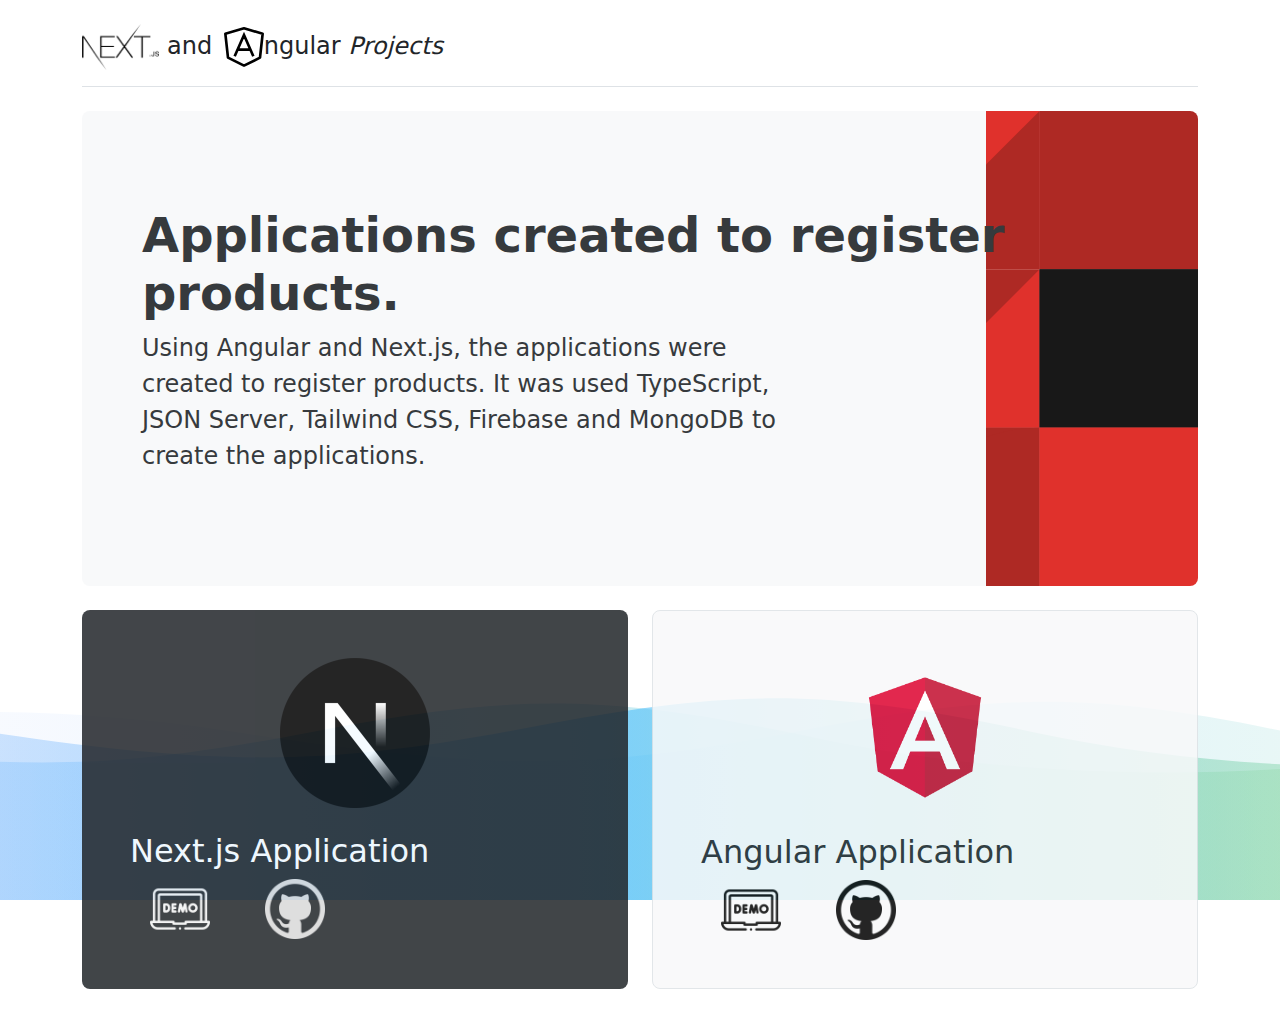
==== pages/angularNext/angularNext.html @ 535a15e1 "Updating homepage and adding next and angular project" ====
<!doctype html>
<html lang="en">

<head>
  <meta charset="utf-8">
  <meta name="viewport" content="width=device-width, initial-scale=1">
  <link rel="icon" type="image/x-icon" href="./assets/regProductsIcon.ico">
  <title>Products Registration</title>
  <link href="../common/css/bootstrap.min.css" rel="stylesheet">
  <link rel="stylesheet" href="./assets/css/angularNextMain.css">
</head>

<body>
  <main>

    <svg version="1.1" xmlns="http://www.w3.org/2000/svg" xmlns:xlink="http://www.w3.org/1999/xlink" x="0px" y="0px"
      width="100%" height="100%" viewBox="0 0 1600 900" preserveAspectRatio="xMidYMax slice">
      <defs>
        <linearGradient id="bg">
          <stop offset="0%" style="stop-color:rgba(130, 158, 249, 0.06)"></stop>
          <stop offset="50%" style="stop-color:rgba(76, 190, 255, 0.6)"></stop>
          <stop offset="100%" style="stop-color:rgba(115, 209, 72, 0.2)"></stop>
        </linearGradient>
        <path id="wave" fill="url(#bg)" d="M-363.852,502.589c0,0,236.988-41.997,505.475,0
      s371.981,38.998,575.971,0s293.985-39.278,505.474,5.859s493.475,48.368,716.963-4.995v560.106H-363.852V502.589z" />
      </defs>
      <g>
        <use xlink:href='#wave' opacity=".3">
          <animateTransform attributeName="transform" attributeType="XML" type="translate" dur="10s" calcMode="spline"
            values="270 230; -334 180; 270 230" keyTimes="0; .5; 1" keySplines="0.42, 0, 0.58, 1.0;0.42, 0, 0.58, 1.0"
            repeatCount="indefinite" />
        </use>
        <use xlink:href='#wave' opacity=".6">
          <animateTransform attributeName="transform" attributeType="XML" type="translate" dur="8s" calcMode="spline"
            values="-270 230;243 220;-270 230" keyTimes="0; .6; 1" keySplines="0.42, 0, 0.58, 1.0;0.42, 0, 0.58, 1.0"
            repeatCount="indefinite" />
        </use>
        <use xlink:href='#wave' opacty=".9">
          <animateTransform attributeName="transform" attributeType="XML" type="translate" dur="6s" calcMode="spline"
            values="0 230;-140 200;0 230" keyTimes="0; .4; 1" keySplines="0.42, 0, 0.58, 1.0;0.42, 0, 0.58, 1.0"
            repeatCount="indefinite" />
        </use>
      </g>
    </svg>

    <div class="container py-4">
      <header class="pb-3 mb-4 border-bottom">
        <a href="/" class="d-flex align-items-center text-dark text-decoration-none">
          <img src="./assets/next/logo/nextSVG.png" width="77" style="margin-right: 8px;" alt="NextLogoNavbar">
          <span class="fs-4"> and <img src="./assets/angular/logo/angularSVG.svg" width="40" alt="AngularLogoNavBar" style="margin-left: 4px;">ngular <i>Projects</i></span>
        </a>

        <div id="angularModal" class="modal">
          <div class="modal-content">
            <span class="close">&times;</span>
            <p>Hold on! It's almost ready!</p>
          </div>
        </div>

      </header>

      <div class="p-5 mb-4 bg-light rounded-3" id="firstCard" >
        <div class="container-fluid py-5">
          <h1 class="display-5 fw-bold">Applications created to register products.</h1>
          <p class="col-md-8 fs-4">Using Angular and Next.js, the applications were created to register products.
            It was used TypeScript, JSON Server, Tailwind CSS, Firebase and MongoDB to create the applications.
          </p>
        </div>
      </div>

      <div class="row align-items-md-stretch" style="opacity: 85%;">
        <div class="col-md-6">
          <div class="h-100 p-5 text-bg-dark rounded-3">
            <div style="display: flex; align-items: center; justify-content: center;">
              <img src="./assets/next/logo/nextjslogo.png" alt="NextLogoCard" width="150">
            </div>
            <br />
            <h2>Next.js Application</h2>
            <a href="https://next-produtct-registration.vercel.app/" style="text-decoration: none;" target="_blank">
              <img class="logo" src="../../logos/demoLogoWhite.png" alt="DemoLogoWhite" width="60px" style="margin-left: 20px;">
            </a>
            <a href="https://github.com/diogoka/next-crud" target="_blank">
              <img class="logo" src="../../logos/gitHubIconWhite.png" alt="gitHubLogoWhite" width="60px" style="margin-left: 50px;">
            </a>
          </div>
        </div>
        <div class="col-md-6">
          <div class="h-100 p-5 bg-light border rounded-3">
            <div style="display: flex; align-items: center; justify-content: center;">
              <img src="./assets/angular/logo/angular.png" alt="AngularLogoCard" width="150">
            </div>
            <br />
            <h2>Angular Application</h2>
            <a href="#modal" style="text-decoration: none;" id="demonstrationModal">
              <img class="logo" src="../../logos/demonstrationIcon.png" alt="DemoLogoBlack" width="60px" style="margin-left: 20px;">
            </a>
            <a href="https://github.com/diogoka/angular9CRUD" target="_blank">
              <img class="logo" src="../../logos/gitHubIcon.png" alt="gitHubLogoBlack" width="60px" style="margin-left: 50px;">
            </a>
          </div>
        </div>
      </div>
    </div>
  </main>

  <script src="./assets/js/modalDem.js" ></script>

</body>

</html>
---- pages/angularNext/assets/css/angularNextMain.css ----
.bd-placeholder-img {
  font-size: 1.125rem;
  text-anchor: middle;
  -webkit-user-select: none;
  -moz-user-select: none;
  user-select: none;
}

@media (min-width: 768px) {
  .bd-placeholder-img-lg {
    font-size: 3.5rem;
  }
}

.b-example-divider {
  height: 3rem;
  background-color: rgba(0, 0, 0, .1);
  border: solid rgba(0, 0, 0, .15);
  border-width: 1px 0;
  box-shadow: inset 0 .5em 1.5em rgba(0, 0, 0, .1), inset 0 .125em .5em rgba(0, 0, 0, .15);
}

.b-example-vr {
  flex-shrink: 0;
  width: 1.5rem;
  height: 100vh;
}

.bi {
  vertical-align: -.125em;
  fill: currentColor;
}

.nav-scroller {
  position: relative;
  z-index: 2;
  height: 2.75rem;
  overflow-y: hidden;
}

.nav-scroller .nav {
  display: flex;
  flex-wrap: nowrap;
  padding-bottom: 1rem;
  margin-top: -1px;
  overflow-x: auto;
  text-align: center;
  white-space: nowrap;
  -webkit-overflow-scrolling: touch;
}

svg {
  position: absolute;
  z-index: -1;
  top: 0;
  left: 0;
  width: 100%;
  height: 100%;
  box-sizing: border-box;
  display: block;

}

#firstCard{
  background-image: url("../next/images/patternpad.svg")!important;
  background-repeat: no-repeat;
  background-size: 19% 100%;
  background-position-x: right;
  background-position-y: bottom;
  opacity: 90%;
}

.logo {
  opacity: 1;
}

.logo:hover {
  opacity: 0.3;
}

.modal {
  display: none;
  position: fixed;
  z-index: 1;
  left: 0;
  top: 0;
  width: 100%;
  height: 100%;
  overflow: auto;
  background-color: rgb(0, 0, 0);
  background-color: rgba(0, 0, 0, 0.4);
}

.modal-content {
  background-color: #fefefe;
  margin: 15% auto;
  padding: 20px;
  border: 1px solid #888;
  width: 80%;
}

.close {
  color: #aaa;
  float: right;
  font-size: 28px;
  font-weight: bold;
}

.close:hover,
.close:focus {
  color: black;
  text-decoration: none;
  cursor: pointer;
}
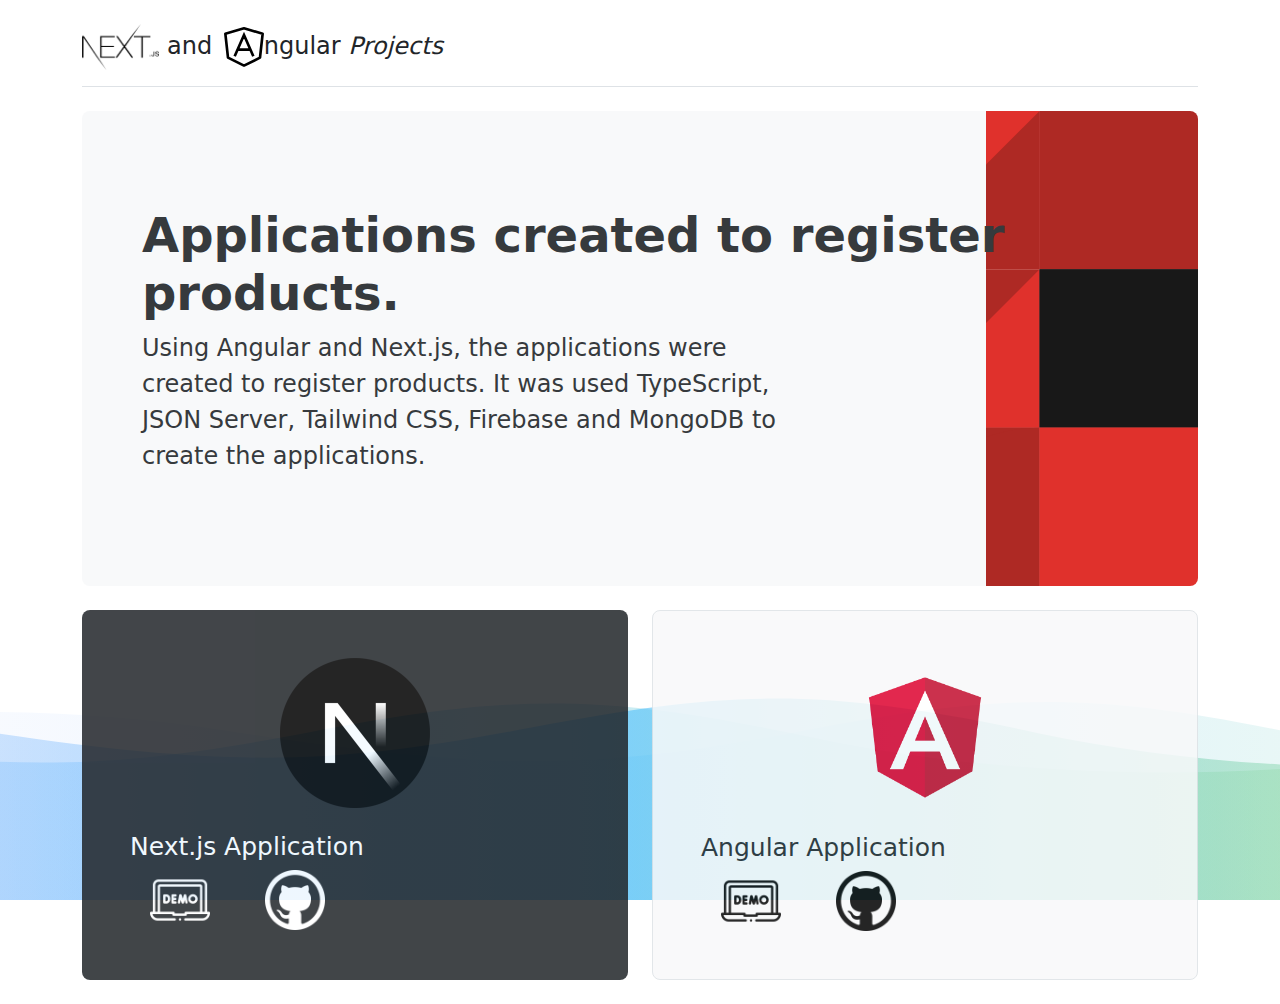
==== commit 956c6025: "Fixing the responsiveness." ====
--- a/pages/angularNext/angularNext.html
+++ b/pages/angularNext/angularNext.html
@@ -13,7 +13,81 @@
 <body>
   <main>
 
-    <svg version="1.1" xmlns="http://www.w3.org/2000/svg" xmlns:xlink="http://www.w3.org/1999/xlink" x="0px" y="0px"
+    
+
+    <div class="container py-4">
+      <header class="pb-3 mb-4 border-bottom" id="headerIcons">
+        <a href="/" class="d-flex align-items-center text-dark text-decoration-none">
+          <img src="./assets/next/logo/nextSVG.png" width="77" style="margin-right: 8px;" alt="NextLogoNavbar">
+          <span class="fs-4"> and <img src="./assets/angular/logo/angularSVG.svg" width="40" alt="AngularLogoNavBar" style="margin-left: 4px;">ngular <i>Projects</i></span>
+        </a>
+
+        <div id="angularModal" class="modal">
+          <div class="modal-content">
+            <span class="close">&times;</span>
+            <p>Hold on! It's almost ready!</p>
+          </div>
+        </div>
+      </header>
+
+      <div class="p-5 mb-4 bg-light rounded-3" id="firstCard" >
+        <div class="container-fluid py-5" id="cardText">
+          <h1 class="display-5 fw-bold">Applications created to register products.</h1>
+          <p class="col-md-8 fs-4">Using Angular and Next.js, the applications were created to register products.
+            It was used TypeScript, JSON Server, Tailwind CSS, Firebase and MongoDB to create the applications.
+          </p>
+        </div>
+      </div>
+
+      <div class="row align-items-md-stretch align-items-sm-stretch" style="opacity: 85%;" id="appsCards">
+        <div class="col-md-6">
+          <div class="h-100 p-5 text-bg-dark rounded-3">
+            <div class="logoImages">
+              <img src="./assets/next/logo/nextjslogo.png" alt="NextLogoCard" width="150">
+            </div>
+            <br />
+            <h2>Next.js Application</h2>
+
+            <div class="cardFooter">
+            
+            <a href="https://next-produtct-registration.vercel.app/" style="text-decoration: none;" target="_blank">
+              <img class="logo" src="../../logos/demoLogoWhite.png" alt="DemoLogoWhite" width="60px" style="margin-left: 20px;">
+            </a>
+            <a href="https://github.com/diogoka/next-crud" target="_blank">
+              <img class="logo" src="../../logos/gitHubIconWhite.png" alt="gitHubLogoWhite" width="60px" style="margin-left: 50px;">
+            </a>
+            </div>
+
+          </div>
+        </div>
+        <div class="col-md-6">
+          <div class="h-100 p-5 bg-light border rounded-3">
+            <div class="logoImages">
+              <img src="./assets/angular/logo/angular.png" alt="AngularLogoCard" width="150">
+            </div>
+            <br />
+            <h2>Angular Application</h2>            
+            <div class="cardFooter">
+
+                <a href="#modal" style="text-decoration: none;" id="demonstrationModal">
+                  <img class="logo" src="../../logos/demonstrationIcon.png" alt="DemoLogoBlack" width="60px" style="margin-left: 20px;">
+                </a>
+                <a href="https://github.com/diogoka/angular9CRUD" target="_blank">
+                  <img class="logo" src="../../logos/gitHubIcon.png" alt="gitHubLogoBlack" width="60px" style="margin-left: 50px;">
+                </a>
+
+            </div>
+            
+
+          </div>
+        </div>
+      </div>
+    </div>
+
+  </main>
+  
+  
+    <svg id="waveBackground" version="1.1" xmlns="http://www.w3.org/2000/svg" xmlns:xlink="http://www.w3.org/1999/xlink" x="0px" y="0px"
       width="100%" height="100%" viewBox="0 0 1600 900" preserveAspectRatio="xMidYMax slice">
       <defs>
         <linearGradient id="bg">
@@ -42,66 +116,7 @@
         </use>
       </g>
     </svg>
-
-    <div class="container py-4">
-      <header class="pb-3 mb-4 border-bottom">
-        <a href="/" class="d-flex align-items-center text-dark text-decoration-none">
-          <img src="./assets/next/logo/nextSVG.png" width="77" style="margin-right: 8px;" alt="NextLogoNavbar">
-          <span class="fs-4"> and <img src="./assets/angular/logo/angularSVG.svg" width="40" alt="AngularLogoNavBar" style="margin-left: 4px;">ngular <i>Projects</i></span>
-        </a>
-
-        <div id="angularModal" class="modal">
-          <div class="modal-content">
-            <span class="close">&times;</span>
-            <p>Hold on! It's almost ready!</p>
-          </div>
-        </div>
-
-      </header>
-
-      <div class="p-5 mb-4 bg-light rounded-3" id="firstCard" >
-        <div class="container-fluid py-5">
-          <h1 class="display-5 fw-bold">Applications created to register products.</h1>
-          <p class="col-md-8 fs-4">Using Angular and Next.js, the applications were created to register products.
-            It was used TypeScript, JSON Server, Tailwind CSS, Firebase and MongoDB to create the applications.
-          </p>
-        </div>
-      </div>
-
-      <div class="row align-items-md-stretch" style="opacity: 85%;">
-        <div class="col-md-6">
-          <div class="h-100 p-5 text-bg-dark rounded-3">
-            <div style="display: flex; align-items: center; justify-content: center;">
-              <img src="./assets/next/logo/nextjslogo.png" alt="NextLogoCard" width="150">
-            </div>
-            <br />
-            <h2>Next.js Application</h2>
-            <a href="https://next-produtct-registration.vercel.app/" style="text-decoration: none;" target="_blank">
-              <img class="logo" src="../../logos/demoLogoWhite.png" alt="DemoLogoWhite" width="60px" style="margin-left: 20px;">
-            </a>
-            <a href="https://github.com/diogoka/next-crud" target="_blank">
-              <img class="logo" src="../../logos/gitHubIconWhite.png" alt="gitHubLogoWhite" width="60px" style="margin-left: 50px;">
-            </a>
-          </div>
-        </div>
-        <div class="col-md-6">
-          <div class="h-100 p-5 bg-light border rounded-3">
-            <div style="display: flex; align-items: center; justify-content: center;">
-              <img src="./assets/angular/logo/angular.png" alt="AngularLogoCard" width="150">
-            </div>
-            <br />
-            <h2>Angular Application</h2>
-            <a href="#modal" style="text-decoration: none;" id="demonstrationModal">
-              <img class="logo" src="../../logos/demonstrationIcon.png" alt="DemoLogoBlack" width="60px" style="margin-left: 20px;">
-            </a>
-            <a href="https://github.com/diogoka/angular9CRUD" target="_blank">
-              <img class="logo" src="../../logos/gitHubIcon.png" alt="gitHubLogoBlack" width="60px" style="margin-left: 50px;">
-            </a>
-          </div>
-        </div>
-      </div>
-    </div>
-  </main>
+  
 
   <script src="./assets/js/modalDem.js" ></script>
 
--- a/pages/angularNext/assets/css/angularNextMain.css
+++ b/pages/angularNext/assets/css/angularNextMain.css
@@ -1,68 +1,17 @@
-.bd-placeholder-img {
-  font-size: 1.125rem;
-  text-anchor: middle;
-  -webkit-user-select: none;
-  -moz-user-select: none;
-  user-select: none;
-}
-
-@media (min-width: 768px) {
-  .bd-placeholder-img-lg {
-    font-size: 3.5rem;
-  }
-}
-
-.b-example-divider {
-  height: 3rem;
-  background-color: rgba(0, 0, 0, .1);
-  border: solid rgba(0, 0, 0, .15);
-  border-width: 1px 0;
-  box-shadow: inset 0 .5em 1.5em rgba(0, 0, 0, .1), inset 0 .125em .5em rgba(0, 0, 0, .15);
-}
-
-.b-example-vr {
-  flex-shrink: 0;
-  width: 1.5rem;
-  height: 100vh;
-}
-
-.bi {
-  vertical-align: -.125em;
-  fill: currentColor;
-}
-
-.nav-scroller {
-  position: relative;
-  z-index: 2;
-  height: 2.75rem;
-  overflow-y: hidden;
-}
-
-.nav-scroller .nav {
-  display: flex;
-  flex-wrap: nowrap;
-  padding-bottom: 1rem;
-  margin-top: -1px;
-  overflow-x: auto;
-  text-align: center;
-  white-space: nowrap;
-  -webkit-overflow-scrolling: touch;
-}
-
 svg {
   position: absolute;
+  /* position: sticky; */
   z-index: -1;
-  top: 0;
+  bottom: 0;
   left: 0;
   width: 100%;
   height: 100%;
   box-sizing: border-box;
   display: block;
-
 }
 
-#firstCard{
-  background-image: url("../next/images/patternpad.svg")!important;
+#firstCard {
+  background-image: url("../next/images/patternpad.svg") !important;
   background-repeat: no-repeat;
   background-size: 19% 100%;
   background-position-x: right;
@@ -113,3 +62,53 @@
   cursor: pointer;
 }
 
+.logoImages {
+  display: flex;
+  justify-content: center;
+  align-items: center;
+}
+
+/* tablet */
+
+@media only screen and (max-width: 1339px) {
+  svg {
+  }
+
+  #cardText > h1 {
+    margin-right: 50px;
+  }
+
+  h2 {
+    font-size: 25px;
+  }
+}
+
+/* Mobile */
+
+@media only screen and (max-width: 600px) {
+  svg {
+  }
+
+  #headerIcons {
+    display: flex;
+    align-items: center;
+    justify-content: center;
+  }
+
+  #cardText > p {
+    margin-right: 50px;
+  }
+
+  .cardFooter {
+    display: flex;
+    justify-content: space-evenly;
+  }
+
+  h2 {
+    text-align: center;
+  }
+
+  .logo {
+    margin-left: 0px !important;
+  }
+}
